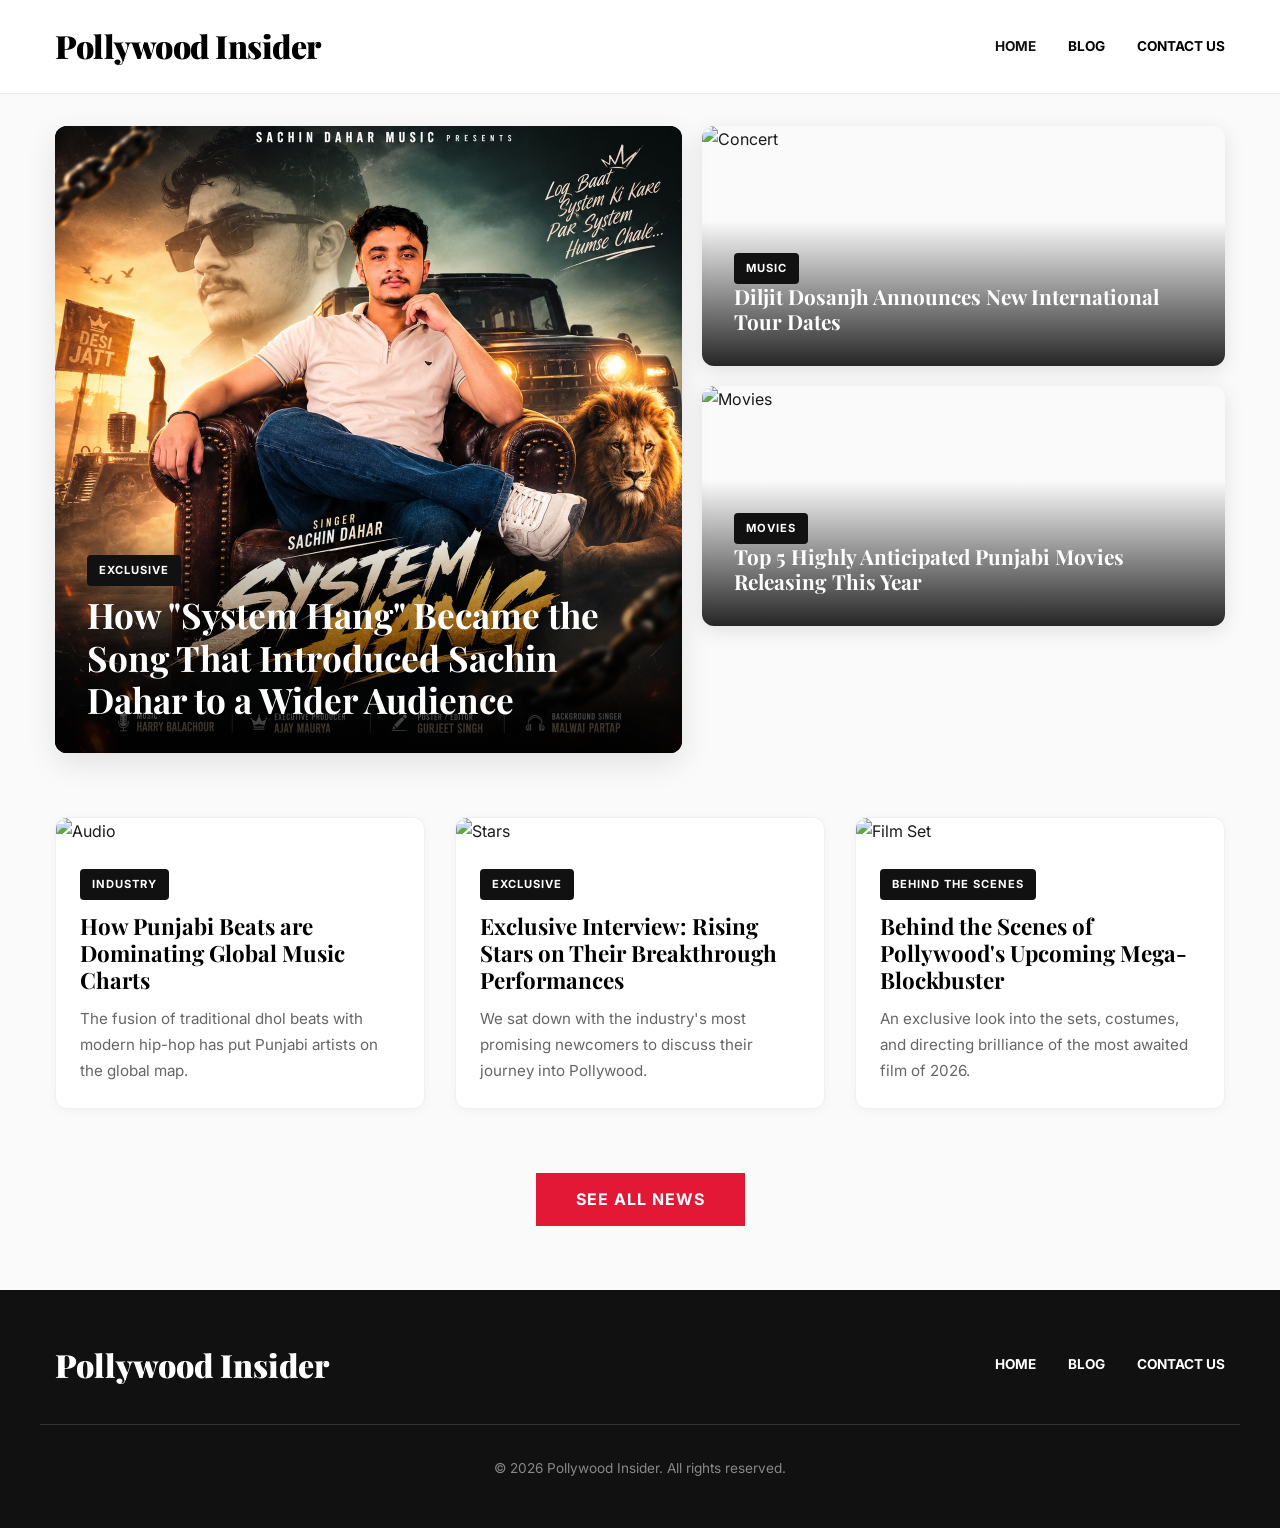
==== index.html @ 4c00fea2 "done" ====
<!DOCTYPE html>
<html lang="en">
<head>
    <meta charset="UTF-8">
    <meta name="viewport" content="width=device-width, initial-scale=1.0">
    <title>Pollywood Insider - Latest News</title>
    <link rel="stylesheet" href="style.css">
</head>
<body>
        <!-- Simple Header -->
    <header class="simple-header">
        <div class="header-container">
            <span class="logo">Pollywood Insider</span>
            <div class="hamburger" id="hamburger">
                <span></span>
                <span></span>
                <span></span>
            </div>
            <nav class="simple-nav" id="nav-menu">
                <a href="index.html" class="active">HOME</a>
                <a href="blog.html" class="">BLOG</a>
                <a href="contact.html" class="">CONTACT US</a>
            </nav>
        </div>
    </header>

    <!-- Main Content -->
    <main class="container">
        <!-- Featured Masonry Section -->
        <section class="featured-masonry">
            <article class="masonry-main">
                <a href="sachin-dahar-system-hang.html">
                    <img src="assets/imgs/WhatsApp Image 2026-08-03 at 5.51.41 PM.jpeg" alt="Sachin Dahar">
                    <div class="masonry-overlay">
                        <span class="tag">Exclusive</span>
                        <h1 class="headline-serif">How "System Hang" Became the Song That Introduced Sachin Dahar to a Wider Audience</h1>
                    </div>
                </a>
            </article>
            <div class="masonry-side">
                <article class="masonry-small">
                    <a href="blog-2.html">
                        <img src="https://images.unsplash.com/photo-1598387993281-cecf8b71a8f8?ixlib=rb-4.0.3&auto=format&fit=crop&w=600&q=80" alt="Concert">
                        <div class="masonry-overlay">
                            <span class="tag">Music</span>
                            <h2 class="headline-serif">Diljit Dosanjh Announces New International Tour Dates</h2>
                        </div>
                    </a>
                </article>
                <article class="masonry-small">
                    <a href="blog-3.html">
                        <img src="https://images.unsplash.com/photo-1489599849927-2ee91cede3ba?ixlib=rb-4.0.3&auto=format&fit=crop&w=600&q=80" alt="Movies">
                        <div class="masonry-overlay">
                            <span class="tag">Movies</span>
                            <h2 class="headline-serif">Top 5 Highly Anticipated Punjabi Movies Releasing This Year</h2>
                        </div>
                    </a>
                </article>
            </div>
        </section>

        <!-- News Cards Grid Section -->
        <section class="news-cards-grid">
            <article class="news-card">
                <a href="blog-4.html"><img src="https://images.unsplash.com/photo-1511671782779-c97d3d27a1d4?ixlib=rb-4.0.3&auto=format&fit=crop&w=600&q=80" alt="Audio"></a>
                <div class="card-content">
                    <span class="tag">Industry</span>
                    <h2 class="headline-serif"><a href="blog-4.html">How Punjabi Beats are Dominating Global Music Charts</a></h2>
                    <p class="excerpt">The fusion of traditional dhol beats with modern hip-hop has put Punjabi artists on the global map.</p>
                </div>
            </article>

            <article class="news-card">
                <a href="blog-5.html"><img src="https://images.unsplash.com/photo-1514525253161-7a46d19cd819?ixlib=rb-4.0.3&auto=format&fit=crop&w=600&q=80" alt="Stars"></a>
                <div class="card-content">
                    <span class="tag">Exclusive</span>
                    <h2 class="headline-serif"><a href="blog-5.html">Exclusive Interview: Rising Stars on Their Breakthrough Performances</a></h2>
                    <p class="excerpt">We sat down with the industry's most promising newcomers to discuss their journey into Pollywood.</p>
                </div>
            </article>
            
            <article class="news-card">
                <a href="blog-1.html"><img src="https://images.unsplash.com/photo-1598899134739-24c46f58b8c0?ixlib=rb-4.0.3&auto=format&fit=crop&w=600&q=80" alt="Film Set"></a>
                <div class="card-content">
                    <span class="tag">Behind The Scenes</span>
                    <h2 class="headline-serif"><a href="blog-1.html">Behind the Scenes of Pollywood's Upcoming Mega-Blockbuster</a></h2>
                    <p class="excerpt">An exclusive look into the sets, costumes, and directing brilliance of the most awaited film of 2026.</p>
                </div>
            </article>
        </section>
        </div>
        
        <div style="text-align: center; margin-top: 3rem; margin-bottom: 2rem;">
            <a href="blog.html" style="display: inline-block; padding: 0.8rem 2.5rem; background: #e31837; color: #fff; text-decoration: none; font-weight: bold; text-transform: uppercase; letter-spacing: 1px; transition: background 0.2s;">See All News</a>
        </div>
    </main>

        <!-- Simple Footer -->
    <footer class="simple-footer">
        <div class="footer-top">
            <span class="footer-logo">Pollywood Insider</span>
            <nav class="footer-nav">
                <a href="index.html">HOME</a>
                <a href="blog.html">BLOG</a>
                <a href="contact.html">CONTACT US</a>
            </nav>
        </div>
        <div class="footer-bottom">
            <p>&copy; 2026 Pollywood Insider. All rights reserved.</p>
        </div>
    </footer>

    <script>
        const hamburger = document.getElementById('hamburger');
        const navMenu = document.getElementById('nav-menu');
        if(hamburger) {
            hamburger.addEventListener('click', () => {
                navMenu.classList.toggle('show-nav');
            });
        }
    </script>
</body>
</html>
---- style.css ----
@import url('https://fonts.googleapis.com/css2?family=Playfair+Display:wght@700;900&family=Inter:wght@300;400;500;600;700&display=swap');

/* Reset and Base Styles */
* {
    margin: 0;
    padding: 0;
    box-sizing: border-box;
}

body {
    font-family: 'Inter', sans-serif;
    color: #1a1a1a;
    line-height: 1.7;
    background-color: #fafafa;
    -webkit-font-smoothing: antialiased;
}

a {
    color: inherit;
    text-decoration: none;
}

/* Container */
.container {
    max-width: 1200px;
    margin: 0 auto;
    padding: 0 15px;
}

/* Simple Header */
.simple-header {
    border-bottom: 1px solid #eaeaea;
    background-color: #fff;
    position: sticky;
    top: 0;
    z-index: 100;
}
.header-container {
    max-width: 1200px;
    margin: 0 auto;
    padding: 1.2rem 15px;
    display: flex;
    justify-content: space-between;
    align-items: center;
}
.logo {
    font-family: 'Playfair Display', serif;
    font-size: 2rem;
    font-weight: 900;
    color: #000;
    text-decoration: none;
    letter-spacing: -0.5px;
}
.logo .dot {
    color: #111;
}
.simple-nav {
    display: flex;
    gap: 2rem;
}
.simple-nav a {
    font-size: 0.85rem;
    font-weight: 700;
    color: #000;
    text-decoration: none;
    text-transform: uppercase;
    transition: color 0.2s;
}
.simple-nav a:hover, .simple-nav a.active {
    color: #111;
}

/* Typography for Headlines */
.headline-serif {
    font-family: 'Playfair Display', serif;
    font-weight: 700;
    line-height: 1.2;
    color: #000;
}

/* Featured Masonry Section */
.featured-masonry {
    display: grid;
    grid-template-columns: 1.2fr 1fr;
    gap: 20px;
    margin: 2rem 0;
}

.featured-masonry img {
    width: 100%;
    height: auto;
    display: block;
    transition: transform 0.5s ease;
}

.masonry-main {
    position: relative;
    border-radius: 12px;
    overflow: hidden;
    height: auto;
    background: #000;
    box-shadow: 0 10px 30px rgba(0,0,0,0.1);
}

.masonry-side {
    display: flex;
    flex-direction: column;
    gap: 20px;
}

.masonry-small {
    position: relative;
    border-radius: 12px;
    overflow: hidden;
    height: calc(250px - 10px);
    box-shadow: 0 5px 20px rgba(0,0,0,0.1);
}

.masonry-overlay {
    position: absolute;
    bottom: 0;
    left: 0;
    width: 100%;
    padding: 2rem;
    background: linear-gradient(transparent, rgba(0,0,0,0.85));
    color: white;
}

.masonry-main .headline-serif {
    color: white;
    font-size: 2.2rem;
    margin-top: 0.5rem;
}

.masonry-small .headline-serif {
    color: white;
    font-size: 1.3rem;
}

.tag {
    display: inline-block;
    width: max-content;
    background: #111;
    color: white;
    padding: 6px 12px;
    font-size: 0.7rem; letter-spacing: 1px;
    text-transform: uppercase;
    font-weight: 700;
    border-radius: 4px;
}

.masonry-main:hover img, .masonry-small:hover img {
    transform: scale(1.05);
}

/* News Cards Grid */
.news-cards-grid {
    display: grid;
    grid-template-columns: repeat(3, 1fr);
    gap: 30px;
    margin: 4rem 0;
}

.news-card {
    background: #fff;
    border-radius: 12px;
    overflow: hidden;
    box-shadow: 0 2px 10px rgba(0,0,0,0.04);
    transition: transform 0.4s cubic-bezier(0.175, 0.885, 0.32, 1.275), box-shadow 0.4s ease;
    display: flex;
    flex-direction: column;
    border: 1px solid #f0f0f0;
}

.news-card:hover {
    transform: translateY(-8px);
    box-shadow: 0 12px 25px rgba(0,0,0,0.08);
}

.news-card img {
    width: 100%;
    height: 200px;
    object-fit: cover;
}

.card-content {
    padding: 1.5rem;
    flex: 1;
    display: flex;
    flex-direction: column;
}

.card-content .headline-serif {
    font-size: 1.4rem;
    margin: 0.8rem 0;
}

.card-content .excerpt {
    color: #666;
    font-size: 0.95rem;
    margin-bottom: auto;
}

.ad-placeholder {
    background-color: #f9f9f9;
    border: 1px solid #eee;
    height: 250px;
    display: flex;
    flex-direction: column;
    align-items: center;
    justify-content: center;
    color: #999;
    font-size: 0.85rem;
}

/* Blog List Page */
.blog-header {
    border-bottom: 2px solid #000;
    padding-bottom: 1rem;
    margin: 2rem 0;
    font-size: 2rem;
}

.blog-list {
    display: flex;
    flex-direction: column;
    gap: 2rem;
    margin-bottom: 4rem;
}

.blog-list-item {
    display: grid;
    grid-template-columns: 350px 1fr;
    gap: 2rem;
    border-bottom: 1px solid #eaeaea;
    padding-bottom: 2rem;
}

.blog-list-item:last-child {
    border-bottom: none;
}

.blog-list-item img {
    width: 100%;
    height: 220px;
    object-fit: cover;
}

.blog-list-item .content {
    display: flex;
    flex-direction: column;
    justify-content: flex-start;
}

.blog-list-item .tag {
    font-weight: 700;
    font-size: 0.85rem;
    text-transform: uppercase;
    margin-bottom: 1rem;
    color: white;
}

/* Contact Page */
.contact-hero {
    text-align: center;
    padding: 3rem 0;
}

.contact-cards {
    display: flex;
    gap: 2rem;
    justify-content: center;
    margin-bottom: 4rem;
}

.contact-card {
    flex: 1;
    max-width: 400px;
    padding: 3rem 2rem;
    border: 1px solid #eaeaea;
    text-align: center;
    box-shadow: 0 4px 6px rgba(0,0,0,0.02);
}

.contact-card svg {
    width: 32px;
    height: 32px;
    stroke: #111;
    fill: none;
    margin-bottom: 1rem;
}

/* Article Page */
.article-header {
    max-width: 800px;
    margin: 3rem auto 2rem;
    text-align: center;
}

.article-header h1 {
    font-size: 2.5rem;
    margin-bottom: 1rem;
}

.article-image {
    max-width: 1000px;
    margin: 0 auto 3rem;
}

.article-image img {
    width: 100%;
    height: auto;
}

.article-content {
    max-width: 700px;
    margin: 0 auto 5rem;
    font-size: 1.1rem;
    line-height: 1.8;
}

.article-content p {
    margin-bottom: 1.5rem;
}

/* Simple Footer */
.simple-footer {
    background-color: #111;
    color: #fff;
    padding: 3rem 0;
    margin-top: 4rem;
}
.footer-top {
    max-width: 1200px;
    margin: 0 auto;
    padding: 0 15px 2rem;
    display: flex;
    justify-content: space-between;
    align-items: center;
    border-bottom: 1px solid #333;
}
.footer-logo {
    font-family: 'Playfair Display', serif;
    font-size: 2rem;
    font-weight: 900;
    color: #fff;
    text-decoration: none;
}
.footer-logo .dot {
    color: #111;
}
.footer-nav {
    display: flex;
    gap: 2rem;
}
.footer-nav a {
    font-size: 0.85rem;
    font-weight: 700;
    color: #fff;
    text-decoration: none;
    text-transform: uppercase;
}
.footer-nav a:hover {
    color: #111;
}
.footer-bottom {
    text-align: center;
    padding-top: 2rem;
    font-size: 0.85rem;
    color: #888;
}

/* Hamburger Menu */
.hamburger {
    display: none;
    flex-direction: column;
    gap: 5px;
    cursor: pointer;
}
.hamburger span {
    width: 25px;
    height: 3px;
    background-color: #000;
    transition: all 0.3s;
}

/* Responsive */
@media (max-width: 900px) {
    .header-container {
        flex-wrap: wrap;
        justify-content: space-between;
    }
    .hamburger {
        display: flex;
    }
    .simple-nav {
        display: none;
        flex-direction: column;
        width: 100%;
        text-align: center;
        padding-top: 1rem;
        gap: 1.5rem;
    }
    .simple-nav.show-nav {
        display: flex;
    }
    .hero-section {
        grid-template-columns: 1fr;
    }
    .home-grid {
        grid-template-columns: 1fr;
    }
    .blog-list-item {
        grid-template-columns: 1fr;
    }
    .contact-cards {
        flex-direction: column;
        align-items: center;
    }
    .footer-top {
        flex-direction: column;
        gap: 1.5rem;
        text-align: center;
    }
    .footer-nav {
        flex-wrap: wrap;
        justify-content: center;
    }
    
    /* New fixes for News4 */
    .featured-masonry {
        grid-template-columns: 1fr;
    }
    .masonry-main {
        height: auto;
    }
    .masonry-small {
        height: 250px;
    }
    .news-cards-grid {
        grid-template-columns: 1fr;
    }
    .blog-post-header h1 {
        font-size: 2rem;
    }
}

/* Blog Post specific styles */
.blog-post-container {
    width: 100%;
    padding: 0 15px;
}
.blog-post-header {
    max-width: 800px;
    margin: 3rem auto 2rem;
    text-align: center;
}
.blog-post-header h1 {
    font-size: 2.8rem;
    line-height: 1.3;
    margin-bottom: 1rem;
    font-family: 'Playfair Display', serif;
}
.blog-post-image {
    width: 100%;
    max-width: 1000px;
    height: auto;
    margin: 0 auto 3rem;
    display: block;
    border-radius: 12px;
}
.blog-post-content {
    max-width: 750px;
    margin: 0 auto 5rem;
    font-size: 1.2rem;
    line-height: 1.8;
    color: #222;
}
.blog-post-content p {
    margin-bottom: 1.8rem;
}
.blog-post-content h2 {
    font-size: 2rem;
    margin: 3rem 0 1.5rem;
    font-family: 'Playfair Display', serif;
}
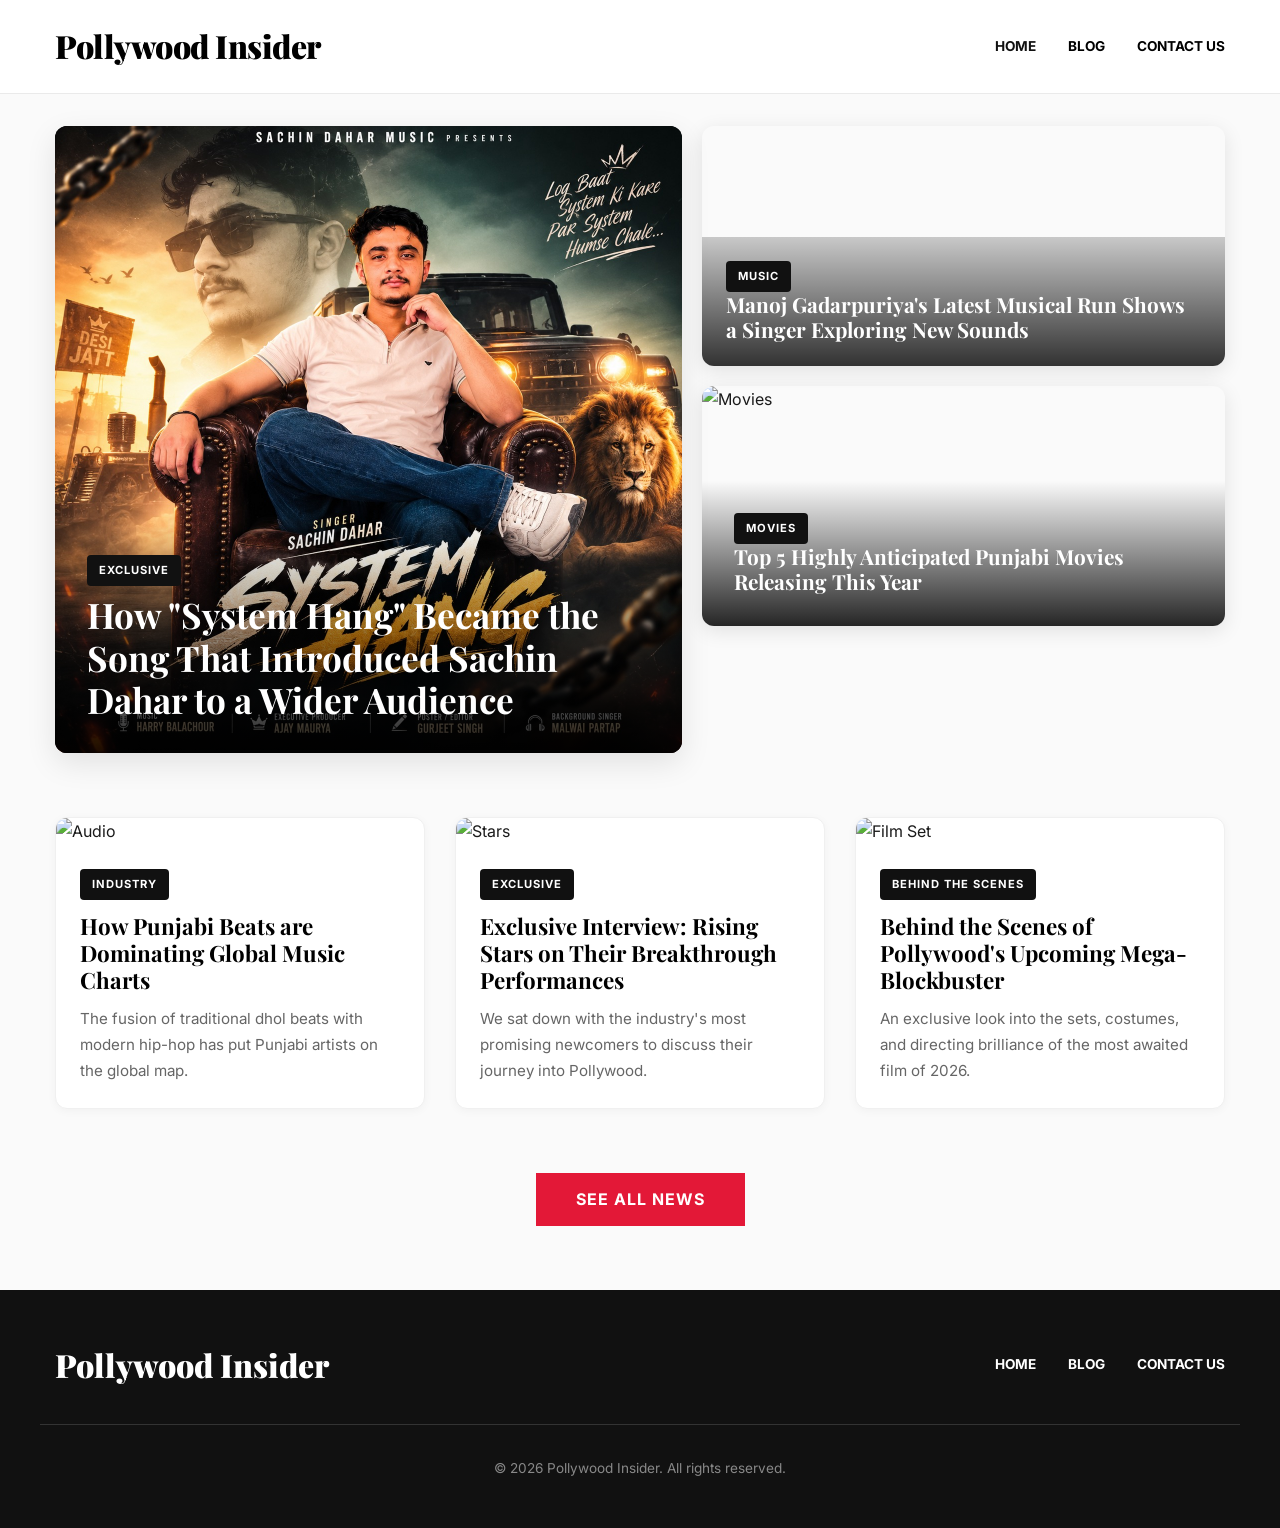
==== commit 7aa6672b: "done" ====
--- a/index.html
+++ b/index.html
@@ -5,6 +5,16 @@
     <meta name="viewport" content="width=device-width, initial-scale=1.0">
     <title>Pollywood Insider - Latest News</title>
     <link rel="stylesheet" href="style.css">
+
+    <!-- SEO Tags -->
+    <meta property="og:title" content="Pollywood Insider - Latest News">
+    <meta property="og:description" content="Latest news from Pollywood Insider">
+    <meta property="og:url" content="https://www.pollywoodinsider.in/">
+    <meta property="og:type" content="article">
+    <meta name="twitter:card" content="summary_large_image">
+    <meta name="twitter:title" content="Pollywood Insider - Latest News">
+    <meta name="twitter:description" content="Latest news from Pollywood Insider">
+    <link rel="canonical" href="https://www.pollywoodinsider.in/">
 </head>
 <body>
         <!-- Simple Header -->
@@ -39,11 +49,10 @@
             </article>
             <div class="masonry-side">
                 <article class="masonry-small">
-                    <a href="blog-2.html">
-                        <img src="https://images.unsplash.com/photo-1598387993281-cecf8b71a8f8?ixlib=rb-4.0.3&auto=format&fit=crop&w=600&q=80" alt="Concert">
-                        <div class="masonry-overlay">
+                    <a href="manoj-gadarpuriya-songs-teri-khushbo-latest-music-new-releases.html">
+                        <div class="masonry-overlay" style="background: linear-gradient(0deg, rgba(0,0,0,0.8) 0%, rgba(0,0,0,0.2) 100%); padding: 1.5rem;">
                             <span class="tag">Music</span>
-                            <h2 class="headline-serif">Diljit Dosanjh Announces New International Tour Dates</h2>
+                            <h2 class="headline-serif">Manoj Gadarpuriya's Latest Musical Run Shows a Singer Exploring New Sounds</h2>
                         </div>
                     </a>
                 </article>
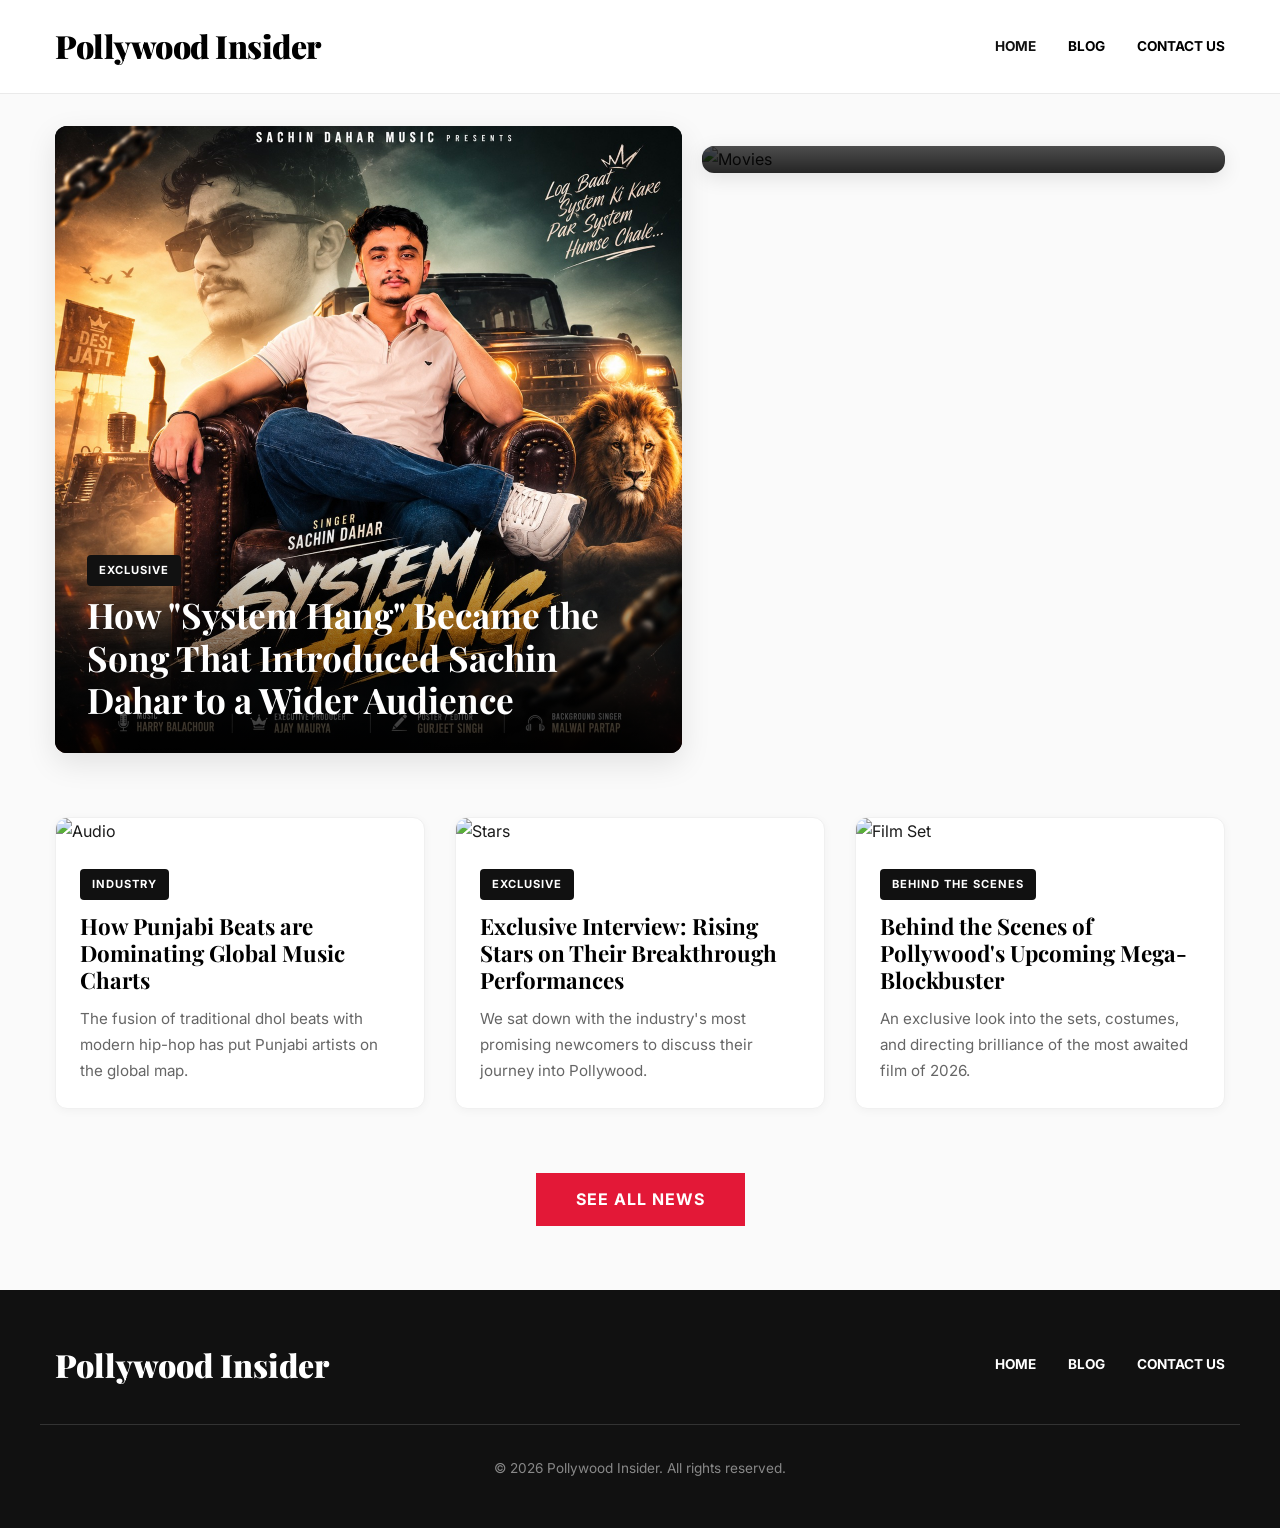
==== commit 1544f8fc: "done" ====
--- a/index.html
+++ b/index.html
@@ -4,7 +4,7 @@
     <meta charset="UTF-8">
     <meta name="viewport" content="width=device-width, initial-scale=1.0">
     <title>Pollywood Insider - Latest News</title>
-    <link rel="stylesheet" href="style.css">
+    <link rel="stylesheet" href="style.css?v=2">
 
     <!-- SEO Tags -->
     <meta property="og:title" content="Pollywood Insider - Latest News">
--- a/style.css
+++ b/style.css
@@ -112,7 +112,7 @@
     position: relative;
     border-radius: 12px;
     overflow: hidden;
-    height: calc(250px - 10px);
+    height: auto;
     box-shadow: 0 5px 20px rgba(0,0,0,0.1);
 }
 
@@ -179,7 +179,7 @@
 
 .news-card img {
     width: 100%;
-    height: 200px;
+    height: auto;
     object-fit: cover;
 }
 
@@ -242,7 +242,7 @@
 
 .blog-list-item img {
     width: 100%;
-    height: 220px;
+    height: auto;
     object-fit: cover;
 }
 
@@ -435,7 +435,7 @@
         height: auto;
     }
     .masonry-small {
-        height: 250px;
+        height: auto;
     }
     .news-cards-grid {
         grid-template-columns: 1fr;
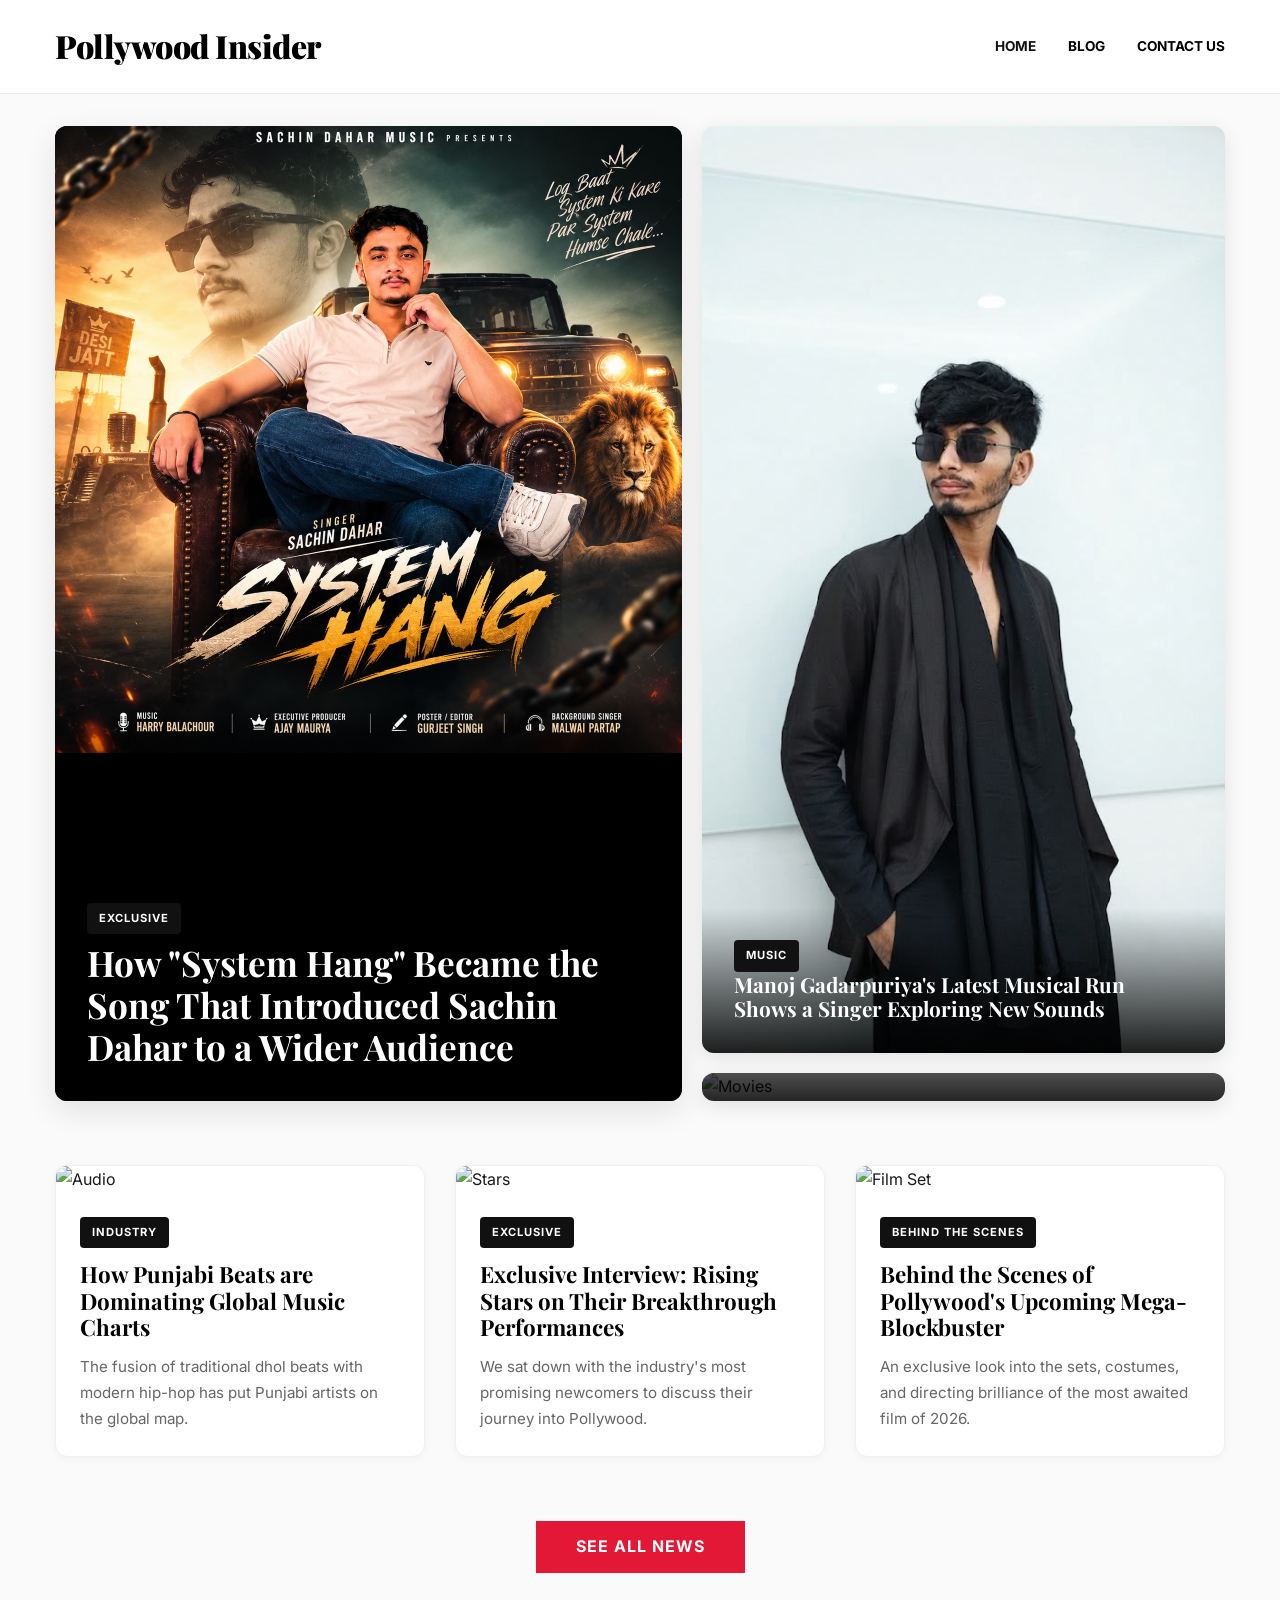
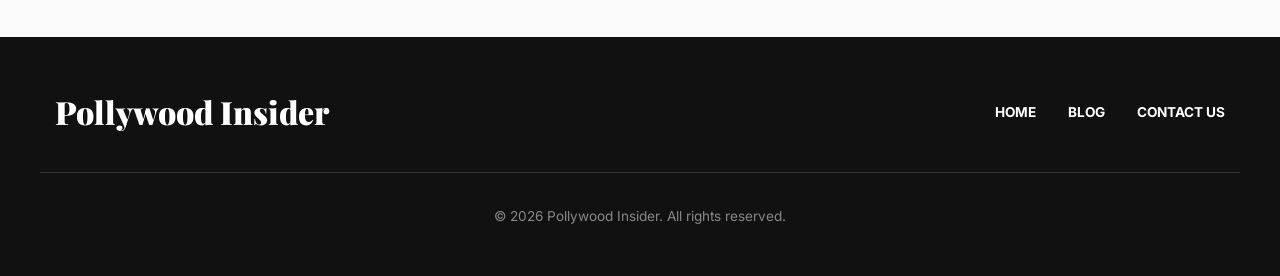
==== commit 5c2d7093: "done" ====
--- a/index.html
+++ b/index.html
@@ -50,7 +50,8 @@
             <div class="masonry-side">
                 <article class="masonry-small">
                     <a href="manoj-gadarpuriya-songs-teri-khushbo-latest-music-new-releases.html">
-                        <div class="masonry-overlay" style="background: linear-gradient(0deg, rgba(0,0,0,0.8) 0%, rgba(0,0,0,0.2) 100%); padding: 1.5rem;">
+                        <img src="assets/imgs/manoj-gadarpuriya3.jpeg" alt="Manoj Gadarpuriya" style="width: 100%; display: block;">
+                        <div class="masonry-overlay">
                             <span class="tag">Music</span>
                             <h2 class="headline-serif">Manoj Gadarpuriya's Latest Musical Run Shows a Singer Exploring New Sounds</h2>
                         </div>
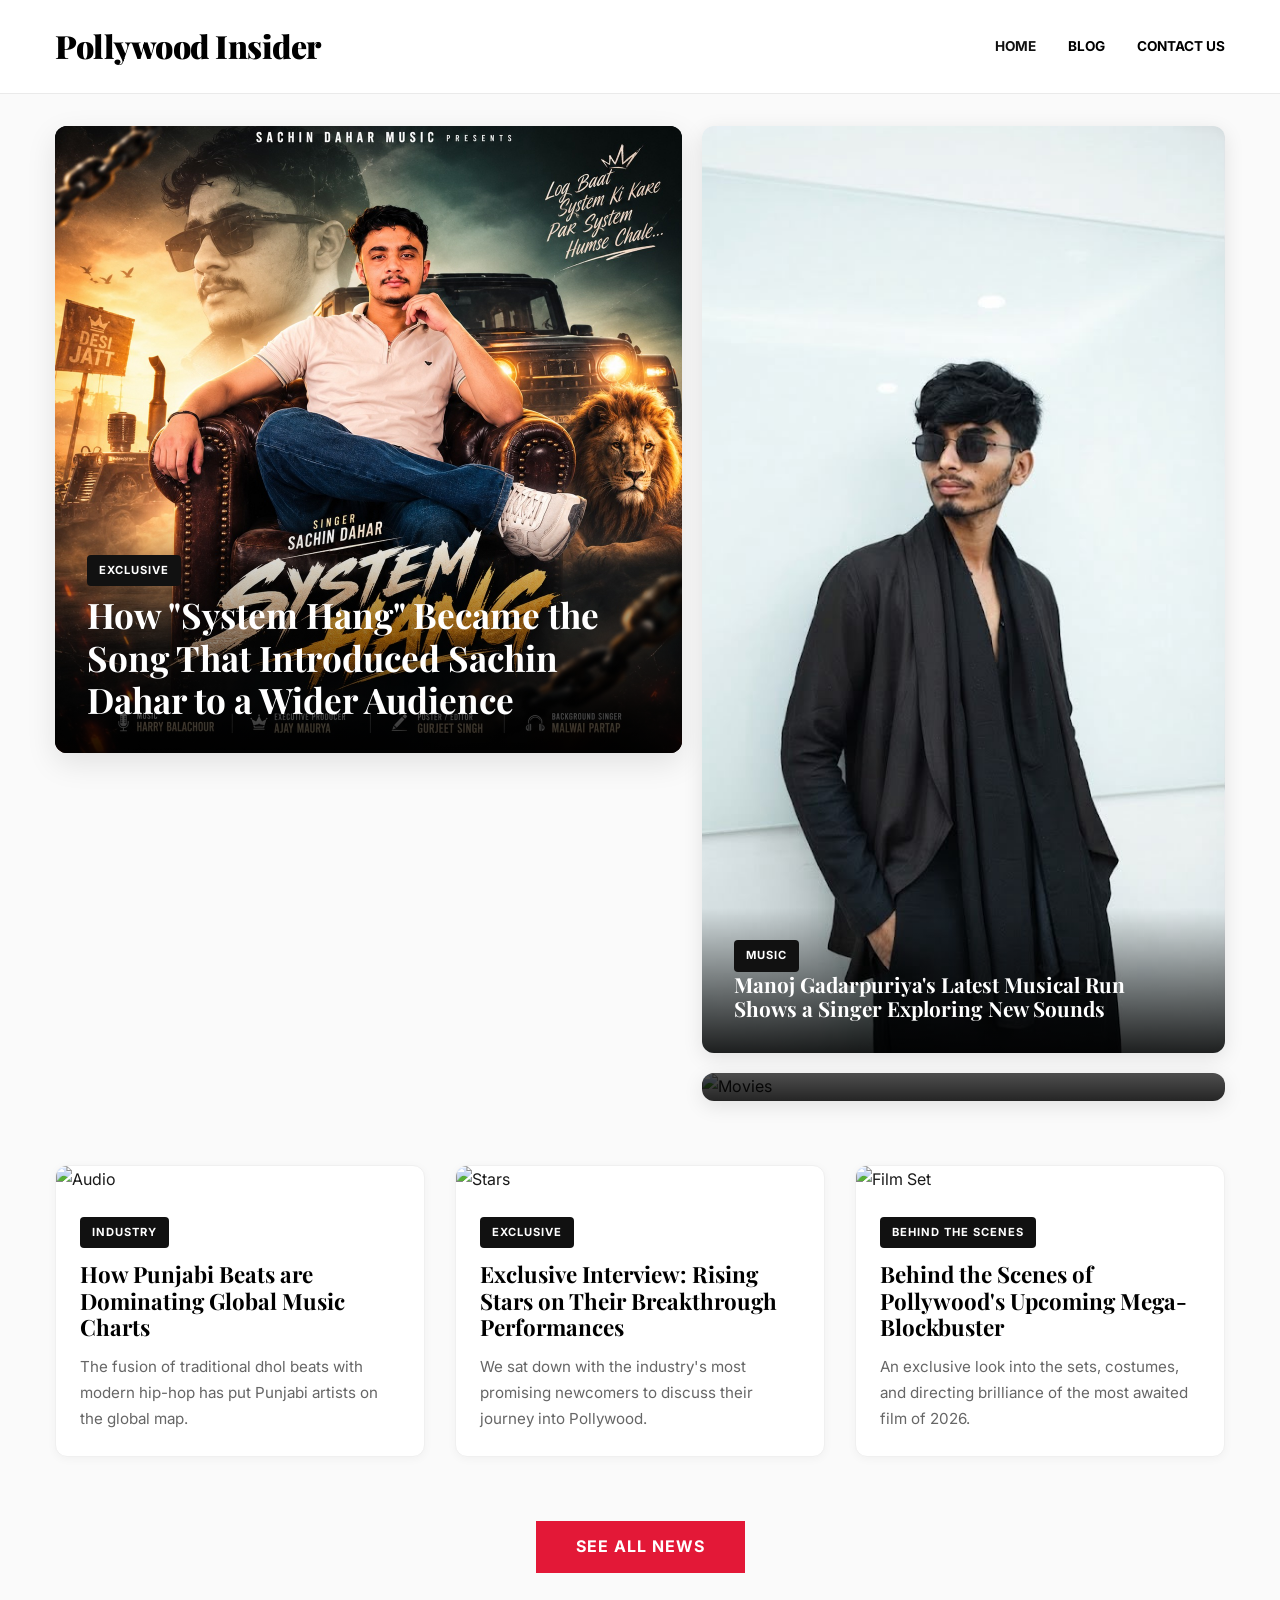
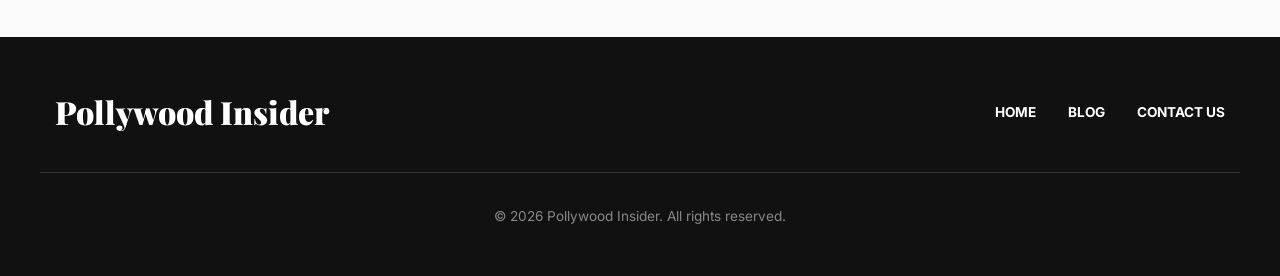
==== commit 7063b7f0: "done" ====
--- a/index.html
+++ b/index.html
@@ -4,7 +4,7 @@
     <meta charset="UTF-8">
     <meta name="viewport" content="width=device-width, initial-scale=1.0">
     <title>Pollywood Insider - Latest News</title>
-    <link rel="stylesheet" href="style.css?v=2">
+    <link rel="stylesheet" href="style.css?v=3">
 
     <!-- SEO Tags -->
     <meta property="og:title" content="Pollywood Insider - Latest News">
--- a/style.css
+++ b/style.css
@@ -84,6 +84,7 @@
     grid-template-columns: 1.2fr 1fr;
     gap: 20px;
     margin: 2rem 0;
+    align-items: start;
 }
 
 .featured-masonry img {
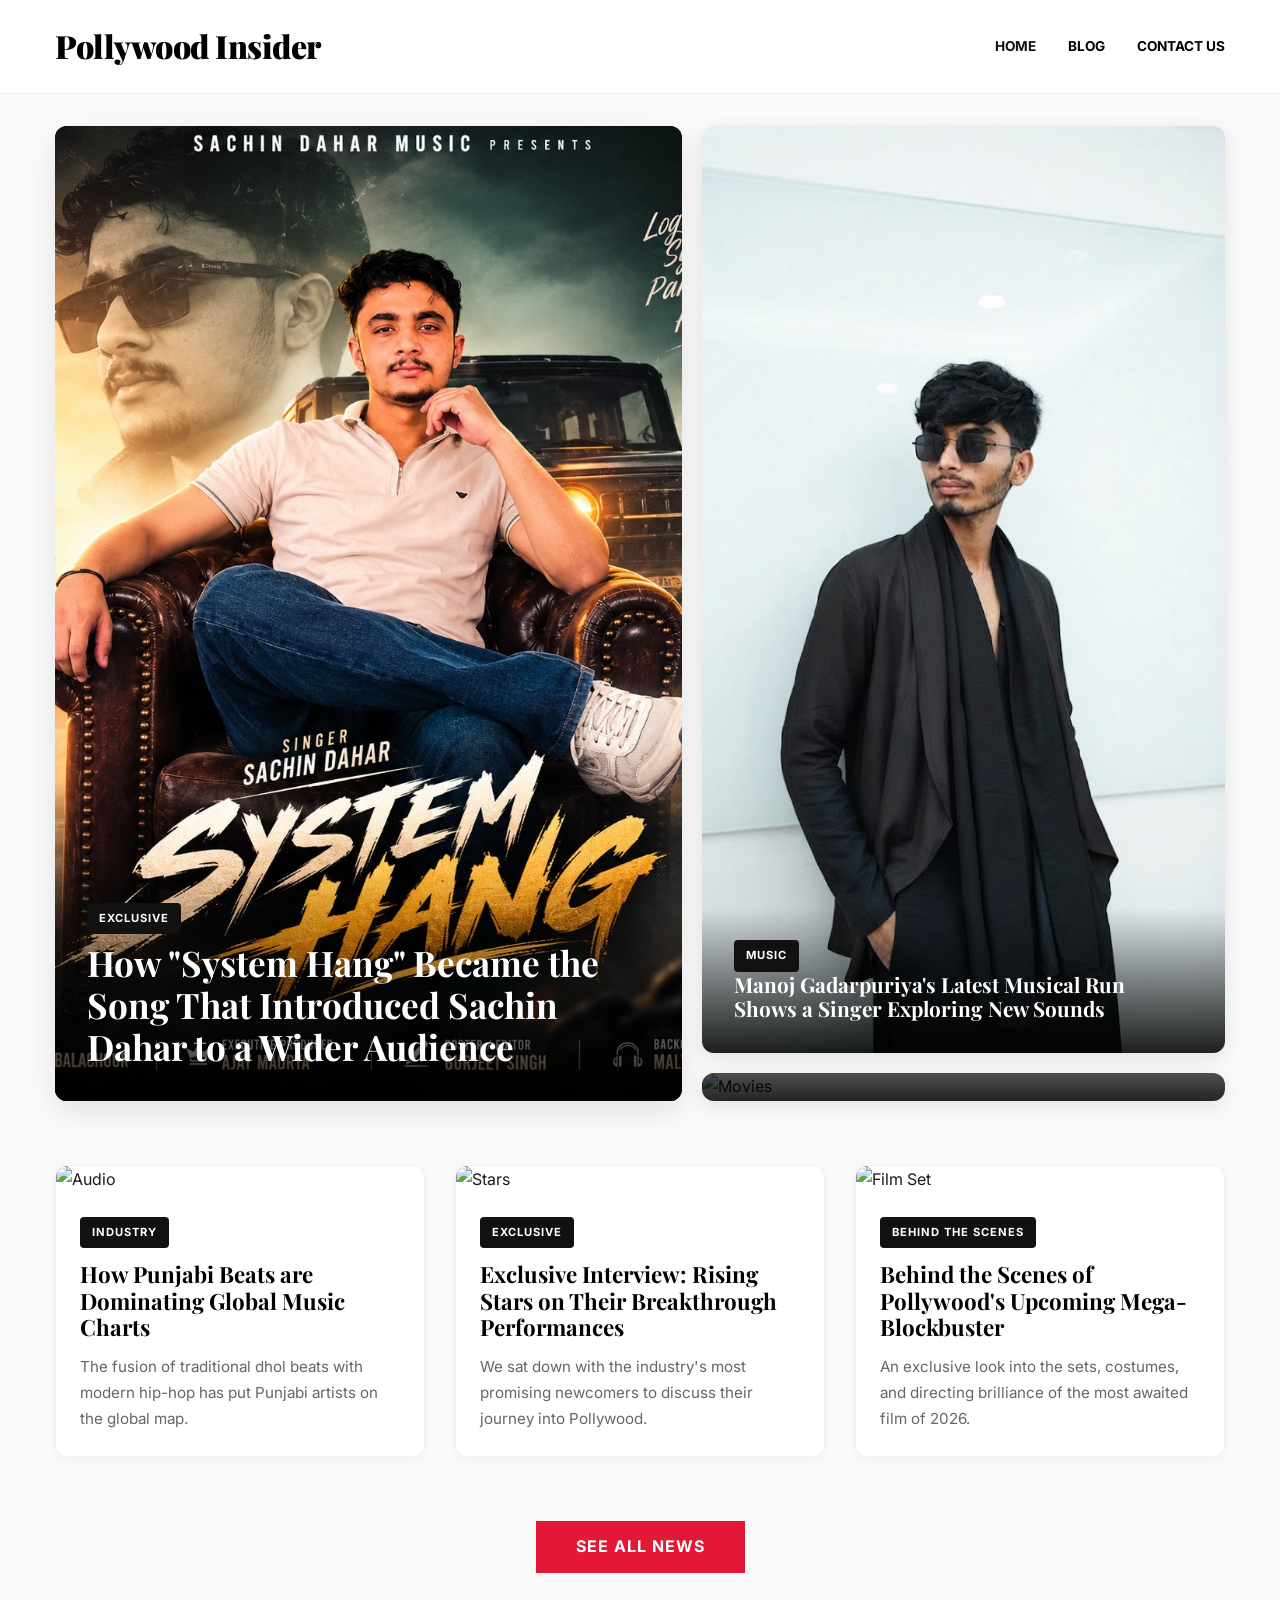
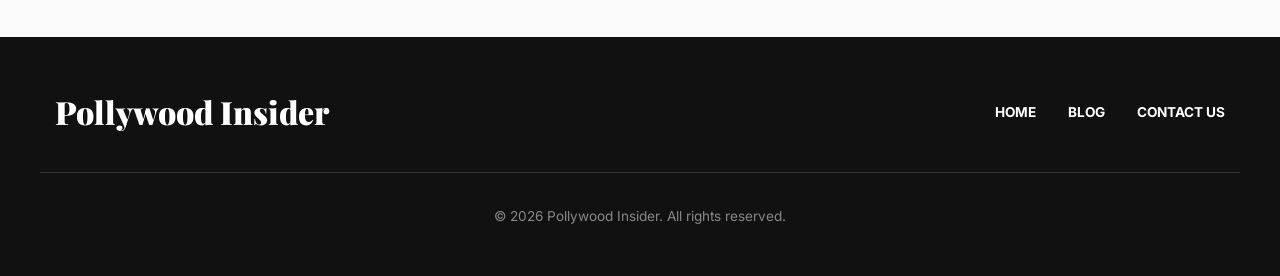
==== commit dbe1b102: "done" ====
--- a/index.html
+++ b/index.html
@@ -4,7 +4,7 @@
     <meta charset="UTF-8">
     <meta name="viewport" content="width=device-width, initial-scale=1.0">
     <title>Pollywood Insider - Latest News</title>
-    <link rel="stylesheet" href="style.css?v=3">
+    <link rel="stylesheet" href="style.css?v=4">
 
     <!-- SEO Tags -->
     <meta property="og:title" content="Pollywood Insider - Latest News">
--- a/style.css
+++ b/style.css
@@ -84,7 +84,6 @@
     grid-template-columns: 1.2fr 1fr;
     gap: 20px;
     margin: 2rem 0;
-    align-items: start;
 }
 
 .featured-masonry img {
@@ -98,9 +97,17 @@
     position: relative;
     border-radius: 12px;
     overflow: hidden;
-    height: auto;
+    height: 100%;
     background: #000;
     box-shadow: 0 10px 30px rgba(0,0,0,0.1);
+}
+.masonry-main a {
+    display: block;
+    height: 100%;
+}
+.masonry-main img {
+    height: 100%;
+    object-fit: cover;
 }
 
 .masonry-side {
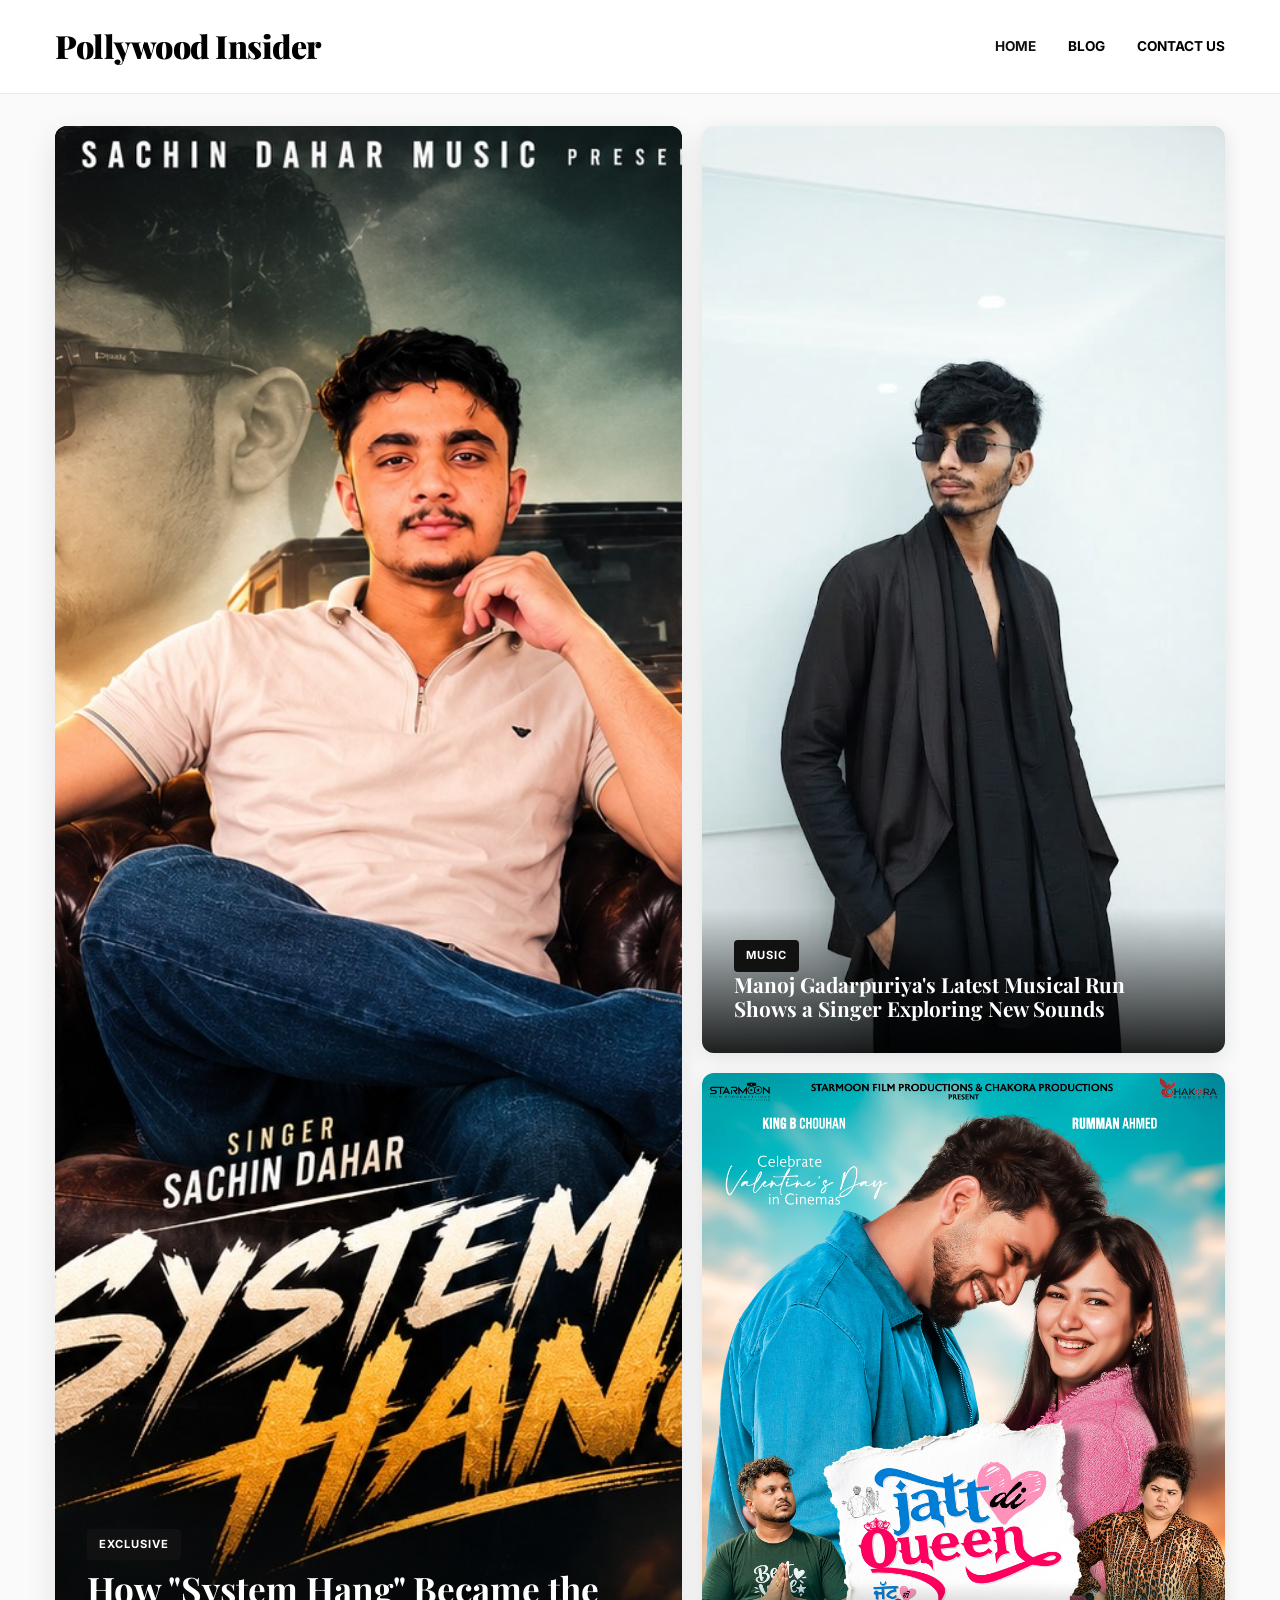
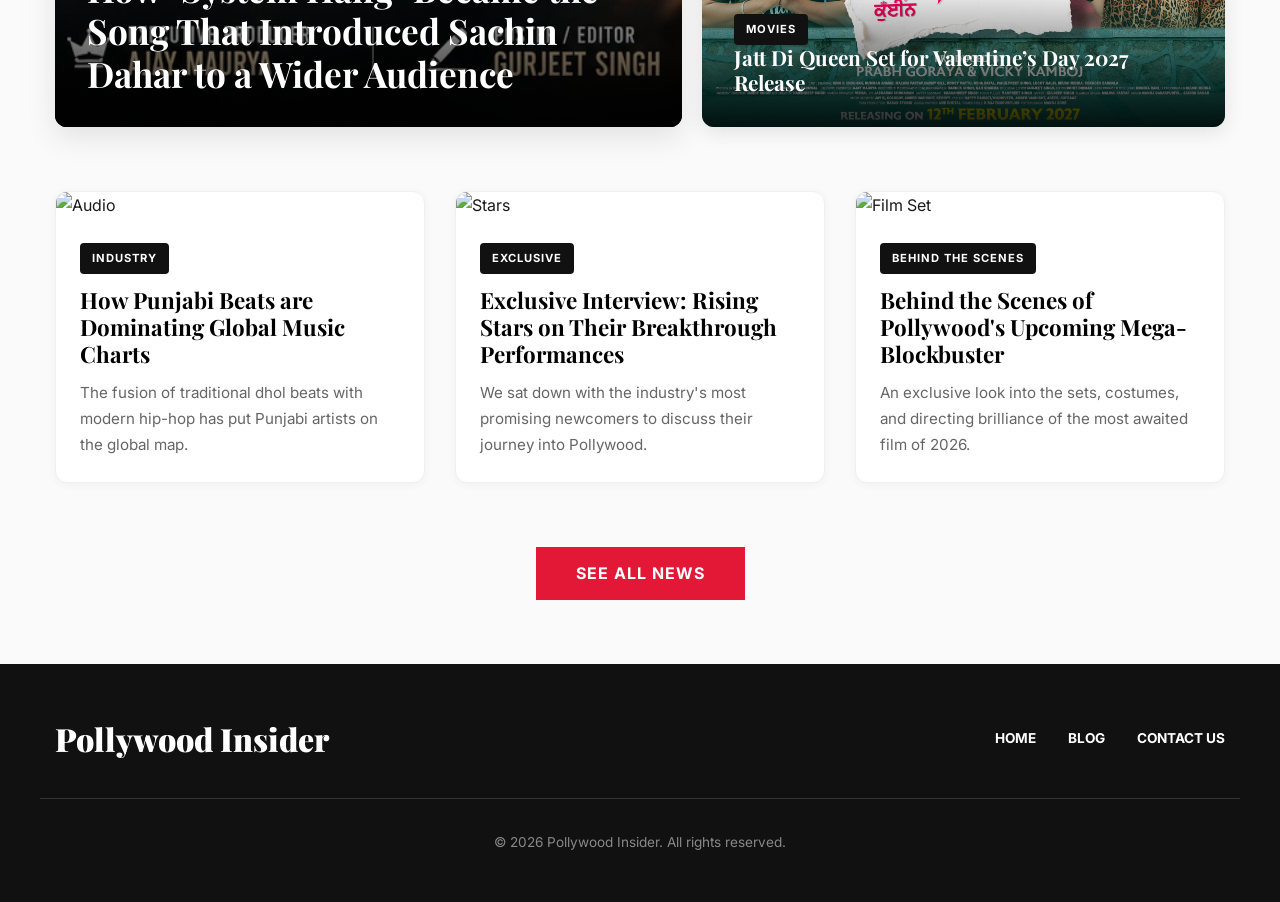
==== commit ffbff770: "done" ====
--- a/index.html
+++ b/index.html
@@ -58,11 +58,11 @@
                     </a>
                 </article>
                 <article class="masonry-small">
-                    <a href="blog-3.html">
-                        <img src="https://images.unsplash.com/photo-1489599849927-2ee91cede3ba?ixlib=rb-4.0.3&auto=format&fit=crop&w=600&q=80" alt="Movies">
+                    <a href="jatt-di-queen-set-for-valentines-day-2027-release.html">
+                        <img src="assets/imgs/JATT%20DI%20QUEEN%20POSTER%202.jpg.jpeg" alt="Jatt Di Queen Poster" style="width: 100%; display: block; height: auto;">
                         <div class="masonry-overlay">
                             <span class="tag">Movies</span>
-                            <h2 class="headline-serif">Top 5 Highly Anticipated Punjabi Movies Releasing This Year</h2>
+                            <h2 class="headline-serif">Jatt Di Queen Set for Valentine’s Day 2027 Release</h2>
                         </div>
                     </a>
                 </article>
